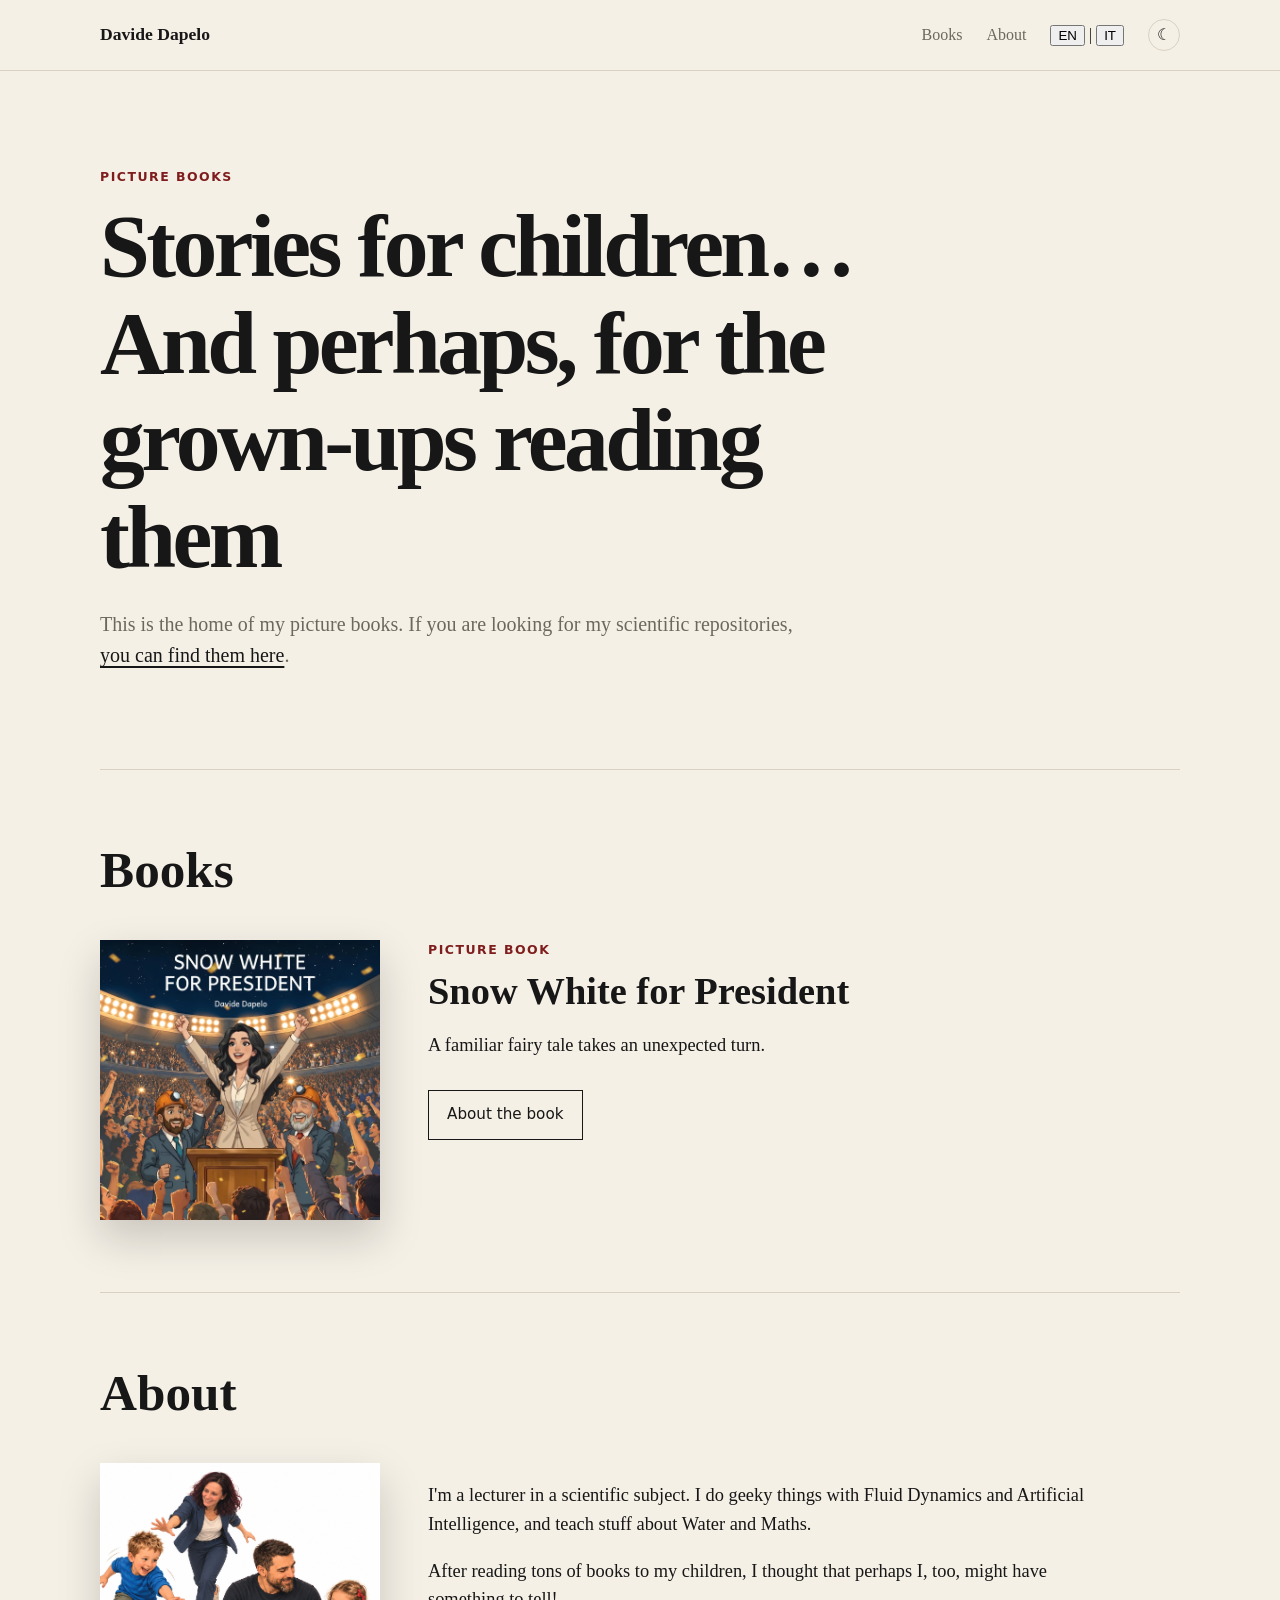
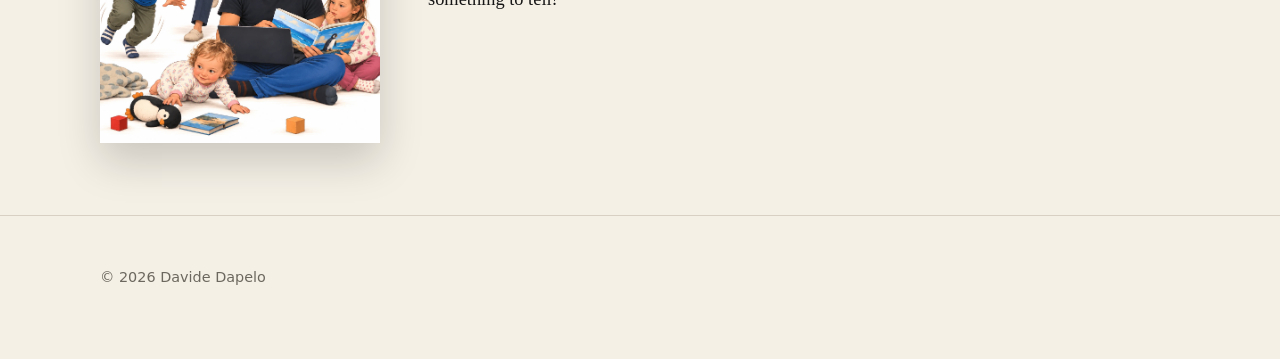
==== index.html @ 24527bf9 "Add English and Italian language switcher" ====
<!doctype html>
<html lang="en">
<head>
  <meta charset="utf-8">
  <meta name="viewport" content="width=device-width, initial-scale=1">
  <title>Davide Dapelo — Picture Books</title>
  <meta name="description" content="Picture books by Davide Dapelo.">
  <script>
    const savedTheme = localStorage.getItem("theme");
    if (savedTheme) document.documentElement.dataset.theme = savedTheme;
    const savedLanguage = localStorage.getItem("language");
    if (savedLanguage) document.documentElement.lang = savedLanguage;
  </script>
  <link rel="stylesheet" href="/style.css?v=6">
</head>
<body data-page="home">
  <header class="site-header">
    <div class="wrap">
      <a class="brand" href="/">Davide Dapelo</a>
      <nav aria-label="Primary">
        <a href="#books" data-i18n="nav.books">Books</a>
        <a href="#about" data-i18n="nav.about">About</a>
        <div class="language-switcher" aria-label="Language">
          <button class="language-option" type="button" data-lang="en">EN</button>
          <span aria-hidden="true">|</span>
          <button class="language-option" type="button" data-lang="it">IT</button>
        </div>
        <button class="theme-toggle" type="button" aria-label="Switch colour theme" title="Switch colour theme">☾</button>
      </nav>
    </div>
  </header>

  <main>
    <section class="hero wrap">
      <p class="eyebrow" data-i18n="home.eyebrow">Picture books</p>
      <h1><span data-i18n="home.hero1">Stories for children…</span><br><span data-i18n="home.hero2">And perhaps, for the grown-ups reading them</span></h1>
      <p class="lede">
        <span data-i18n="home.lede1">This is the home of my picture books.</span>
        <span data-i18n="home.lede2">If you are looking for my scientific repositories,</span>
        <a href="https://github.com/davidedapelo" data-i18n="home.scienceLink">you can find them here</a>.
      </p>
    </section>

    <section class="books wrap" id="books">
      <h2 data-i18n="home.booksHeading">Books</h2>
      <article class="book-card">
        <a class="cover-link cover-frame" href="/books/snow-white-for-president/" aria-label="Snow White for President">
          <img class="cover-image" src="/images/books/snow-white-for-president/cover.webp?v=2" alt="Cover of Snow White for President by Davide Dapelo">
        </a>
        <div class="book-copy">
          <p class="eyebrow" data-i18n="home.bookType">Picture book</p>
          <h3>Snow White for President</h3>
          <p data-i18n="home.bookTeaser">A familiar fairy tale takes an unexpected turn.</p>
          <a class="button" href="/books/snow-white-for-president/" data-i18n="home.bookButton">About the book</a>
        </div>
      </article>
    </section>

    <section class="about wrap" id="about">
      <h2 data-i18n="home.aboutHeading">About</h2>
      <article class="book-card about-card">
        <div class="about-image-frame">
          <img class="about-image" src="/images/about/pic_about_me.webp?v=1" alt="Davide Dapelo">
        </div>
        <div class="about-copy">
          <p data-i18n="home.about1">I'm a lecturer in a scientific subject. I do geeky things with Fluid Dynamics and Artificial Intelligence, and teach stuff about Water and Maths.</p>
          <p data-i18n="home.about2">After reading tons of books to my children, I thought that perhaps I, too, might have something to tell!</p>
        </div>
      </article>
    </section>
  </main>

  <footer class="site-footer">
    <div class="wrap">
      <p>© 2026 Davide Dapelo</p>
    </div>
  </footer>
  <script src="/theme.js"></script>
  <script src="/language.js?v=1"></script>
</body>
</html>
---- style.css ----
:root {
  color-scheme: light;
  --paper: #f5f0e6;
  --ink: #171717;
  --muted: #6d685f;
  --accent: #7f1d1d;
  --line: #d8d0c2;
  --card: #fffdf8;
  --header: rgba(245,240,230,.94);
}

:root[data-theme="dark"] {
  color-scheme: dark;
  --paper: #171716;
  --ink: #f3eee5;
  --muted: #b9b1a5;
  --accent: #e4a29a;
  --line: #393733;
  --card: #211f1c;
  --header: rgba(23,23,22,.94);
}

@media (prefers-color-scheme: dark) {
  :root:not([data-theme]) {
    color-scheme: dark;
    --paper: #171716;
    --ink: #f3eee5;
    --muted: #b9b1a5;
    --accent: #e4a29a;
    --line: #393733;
    --card: #211f1c;
    --header: rgba(23,23,22,.94);
  }
}

* { box-sizing: border-box; }

html { scroll-behavior: smooth; }

body {
  margin: 0;
  background: var(--paper);
  color: var(--ink);
  font-family: Georgia, "Times New Roman", serif;
  line-height: 1.55;
  transition: background-color .18s ease, color .18s ease;
}

a { color: inherit; }

.wrap {
  width: min(1080px, calc(100% - 40px));
  margin: 0 auto;
}

.site-header {
  border-bottom: 1px solid var(--line);
  background: var(--header);
  position: sticky;
  top: 0;
  backdrop-filter: blur(8px);
  z-index: 10;
}

.site-header .wrap {
  min-height: 70px;
  display: flex;
  align-items: center;
  justify-content: space-between;
  gap: 24px;
}

.brand {
  text-decoration: none;
  font-weight: 700;
  font-size: 1.1rem;
}

nav {
  display: flex;
  align-items: center;
  gap: 24px;
}

nav a {
  text-decoration: none;
  color: var(--muted);
}

.theme-toggle {
  width: 2rem;
  height: 2rem;
  display: grid;
  place-items: center;
  padding: 0;
  border: 1px solid var(--line);
  border-radius: 50%;
  background: transparent;
  color: var(--ink);
  font: inherit;
  line-height: 1;
  cursor: pointer;
}

.theme-toggle:hover {
  background: var(--card);
}

.hero {
  padding: 96px 0 78px;
}

.eyebrow {
  margin: 0 0 12px;
  color: var(--accent);
  font-family: system-ui, sans-serif;
  font-size: .78rem;
  font-weight: 700;
  letter-spacing: .12em;
  text-transform: uppercase;
}

h1, h2, h3 {
  line-height: 1.08;
  margin-top: 0;
}

h1 {
  max-width: 850px;
  margin-bottom: 24px;
  font-size: clamp(2.8rem, 7vw, 6.8rem);
  letter-spacing: -.04em;
}

h2 {
  font-size: clamp(2rem, 4vw, 3.4rem);
}

h3 {
  margin-bottom: 16px;
  font-size: clamp(1.8rem, 3vw, 2.8rem);
}

.lede {
  max-width: 700px;
  color: var(--muted);
  font-size: 1.25rem;
}

.lede a {
  color: var(--ink);
  text-underline-offset: .18em;
}

.books,
.about {
  padding: 72px 0;
  border-top: 1px solid var(--line);
}

.book-card {
  display: grid;
  grid-template-columns: 280px minmax(0, 1fr);
  gap: 48px;
  align-items: start;
  margin-top: 36px;
}

.cover-link {
  display: block;
  line-height: 0;
}

.cover-frame {
  width: 280px;
  height: 280px;
  overflow: hidden;
  box-shadow: 0 18px 40px rgba(0,0,0,.18);
}

.cover-image {
  display: block;
  width: 100%;
  height: 100%;
  object-fit: cover;
  transform: scale(1.004);
}

.book-copy p:not(.eyebrow),
.about p {
  max-width: 680px;
  font-size: 1.15rem;
}

.button {
  display: inline-block;
  margin-top: 12px;
  padding: 12px 18px;
  border: 1px solid var(--ink);
  text-decoration: none;
  font-family: system-ui, sans-serif;
  font-size: .95rem;
}

.button:hover {
  background: var(--ink);
  color: var(--paper);
}

.site-footer {
  padding: 36px 0 56px;
  border-top: 1px solid var(--line);
  color: var(--muted);
  font-family: system-ui, sans-serif;
  font-size: .9rem;
}

.book-page .hero {
  padding-bottom: 42px;
}

.book-meta {
  max-width: 760px;
}

.back-link {
  display: inline-block;
  margin-bottom: 28px;
  color: var(--muted);
  font-family: system-ui, sans-serif;
  text-decoration: none;
}

@media (max-width: 760px) {
  .site-header .wrap {
    align-items: flex-start;
    padding: 18px 0;
  }

  nav { gap: 14px; }

  .hero { padding: 68px 0 56px; }

  .book-card {
    grid-template-columns: 1fr;
  }

  .cover-link,
  .cover-frame {
    width: min(260px, 100%);
    height: auto;
    aspect-ratio: 1 / 1;
  }

  .cover-image {
    width: 100%;
    height: 100%;
  }
}


.about-image-frame {
  width: 280px;
  height: 280px;
  overflow: hidden;
  box-shadow: 0 18px 40px rgba(0,0,0,.18);
}

.about-image {
  display: block;
  width: 100%;
  height: 100%;
  object-fit: cover;
}

.about-copy p {
  max-width: 680px;
  font-size: 1.15rem;
}

@media (max-width: 760px) {
  .about-image-frame {
    width: min(260px, 100%);
    height: auto;
    aspect-ratio: 1 / 1;
  }

  .about-image {
    width: 100%;
    height: 100%;
  }
}
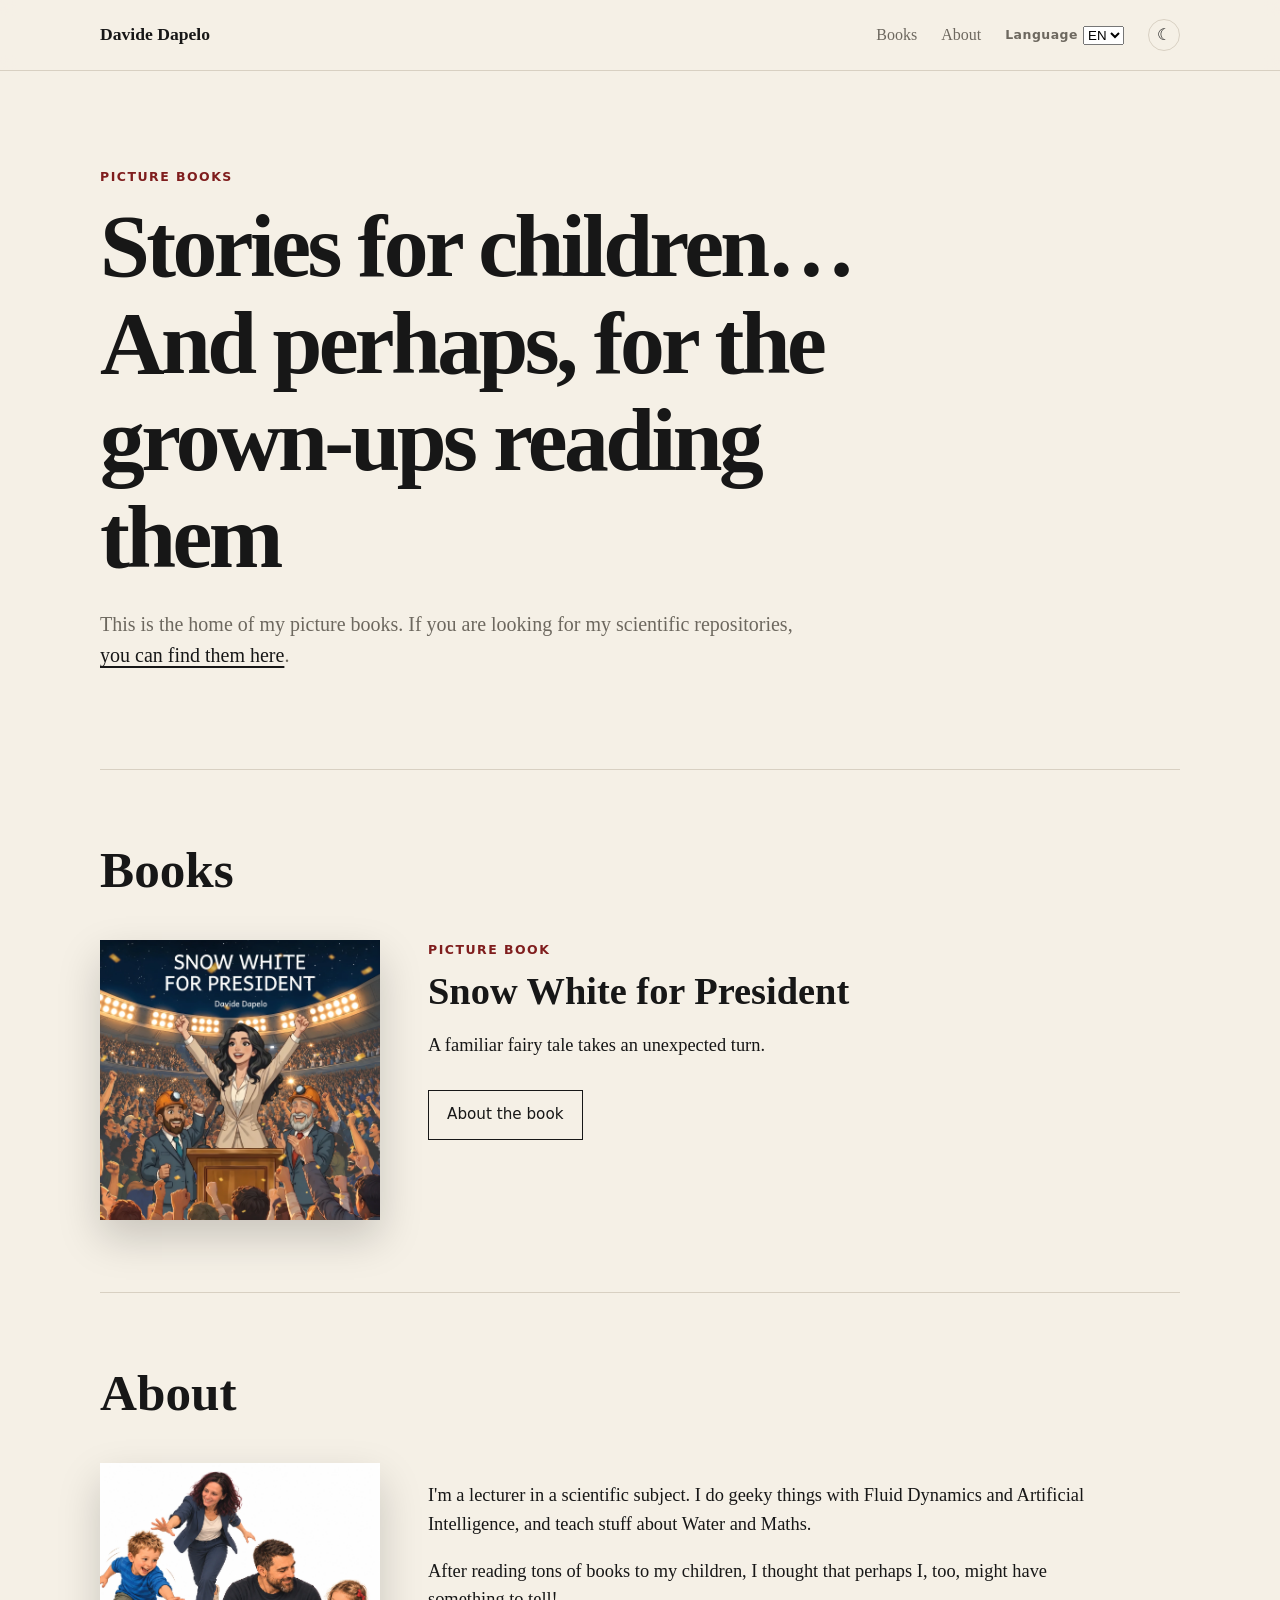
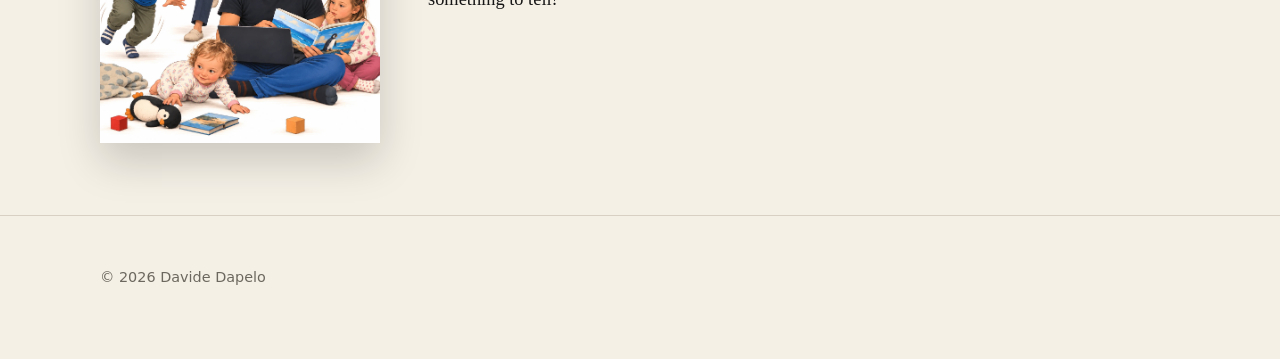
==== commit c6b152ed: "Replace language links with dropdown" ====
--- a/index.html
+++ b/index.html
@@ -11,7 +11,7 @@
     const savedLanguage = localStorage.getItem("language");
     if (savedLanguage) document.documentElement.lang = savedLanguage;
   </script>
-  <link rel="stylesheet" href="/style.css?v=6">
+  <link rel="stylesheet" href="/style.css?v=7">
 </head>
 <body data-page="home">
   <header class="site-header">
@@ -20,11 +20,13 @@
       <nav aria-label="Primary">
         <a href="#books" data-i18n="nav.books">Books</a>
         <a href="#about" data-i18n="nav.about">About</a>
-        <div class="language-switcher" aria-label="Language">
-          <button class="language-option" type="button" data-lang="en">EN</button>
-          <span aria-hidden="true">|</span>
-          <button class="language-option" type="button" data-lang="it">IT</button>
-        </div>
+        <label class="language-switcher">
+          <span class="sr-only">Language</span>
+          <select class="language-select" aria-label="Language">
+            <option value="en">EN</option>
+            <option value="it">IT</option>
+          </select>
+        </label>
         <button class="theme-toggle" type="button" aria-label="Switch colour theme" title="Switch colour theme">☾</button>
       </nav>
     </div>
@@ -76,6 +78,6 @@
     </div>
   </footer>
   <script src="/theme.js"></script>
-  <script src="/language.js?v=1"></script>
+  <script src="/language.js?v=2"></script>
 </body>
 </html>
--- a/style.css
+++ b/style.css
@@ -290,3 +290,41 @@
     height: 100%;
   }
 }
+
+
+.language-switcher {
+  display: inline-flex;
+  align-items: center;
+  gap: 5px;
+  color: var(--muted);
+  font-family: system-ui, sans-serif;
+  font-size: .78rem;
+  font-weight: 700;
+  letter-spacing: .04em;
+}
+
+.language-option {
+  appearance: none;
+  border: 0;
+  padding: 2px 0;
+  background: transparent;
+  color: var(--muted);
+  font: inherit;
+  cursor: pointer;
+}
+
+.language-option:hover {
+  color: var(--ink);
+}
+
+.language-option.is-active {
+  color: var(--ink);
+  text-decoration: underline;
+  text-underline-offset: .2em;
+}
+
+@media (max-width: 760px) {
+  .language-switcher {
+    gap: 4px;
+  }
+}
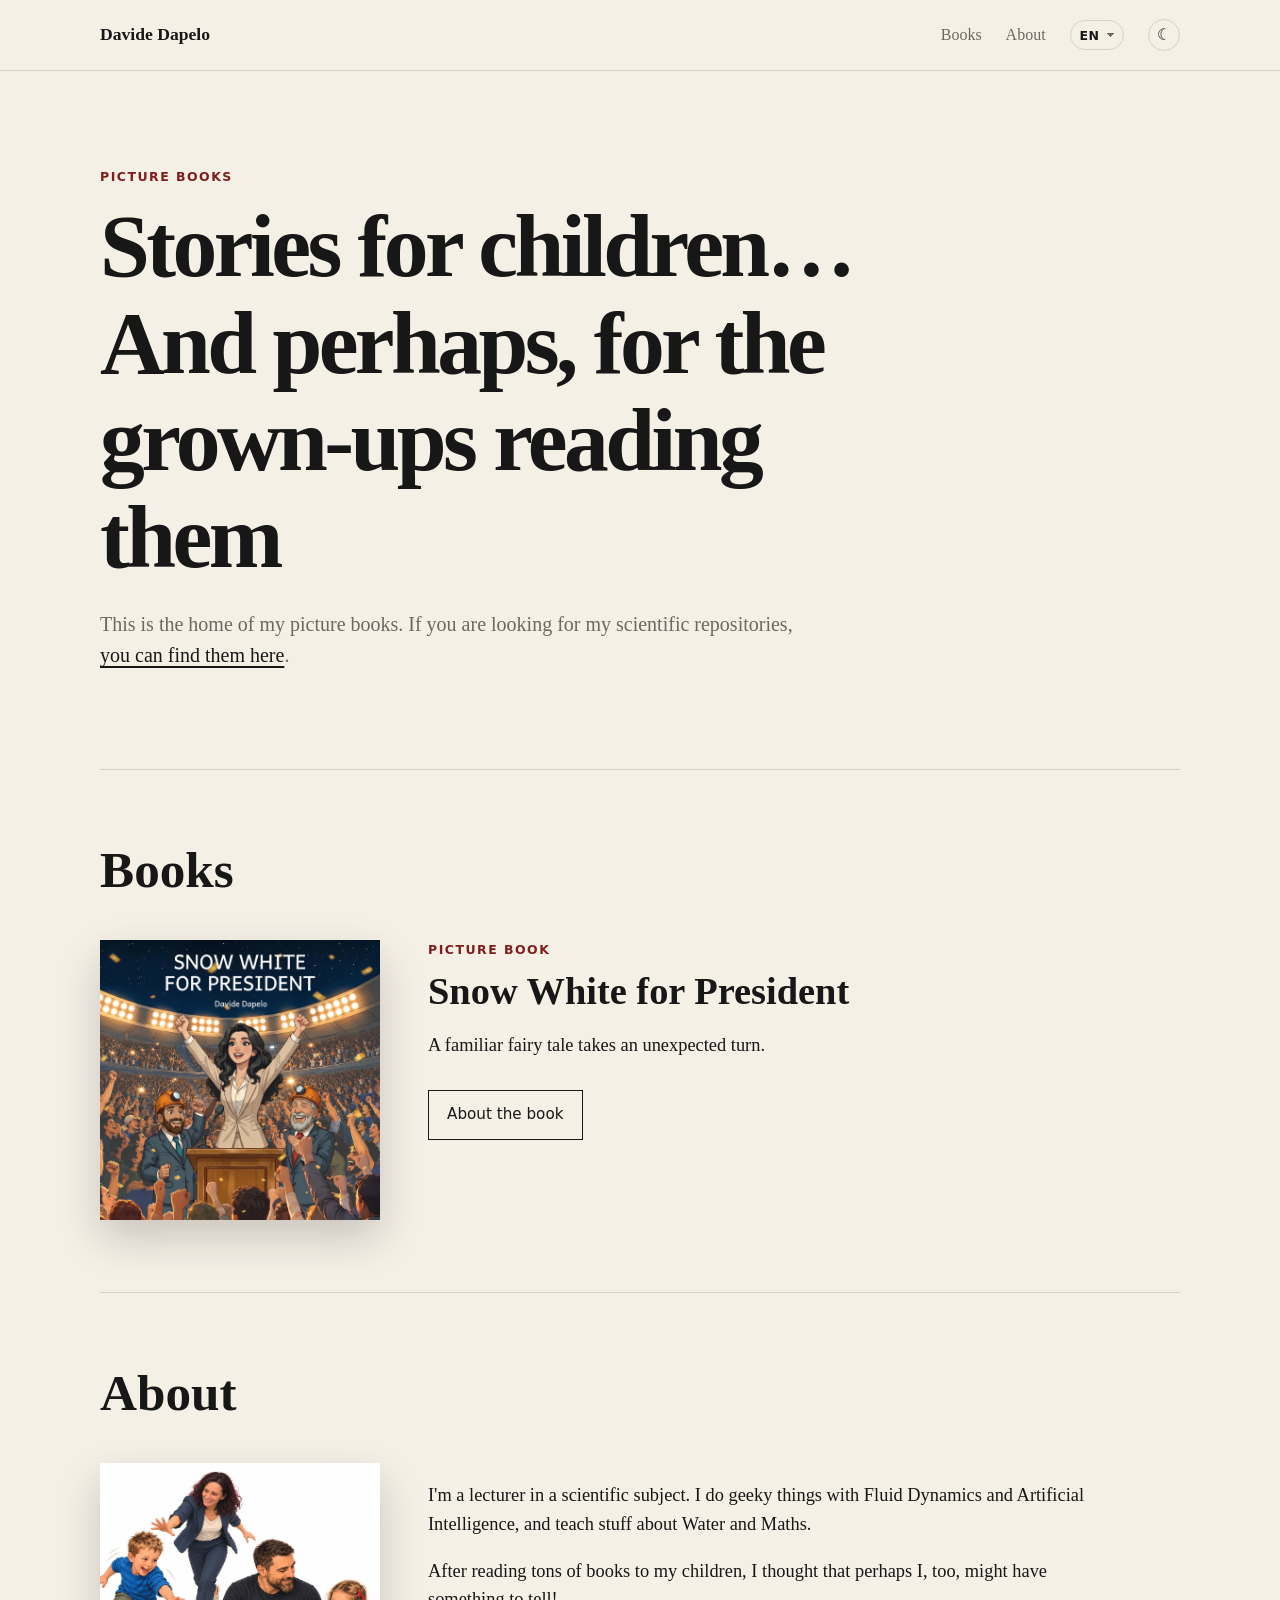
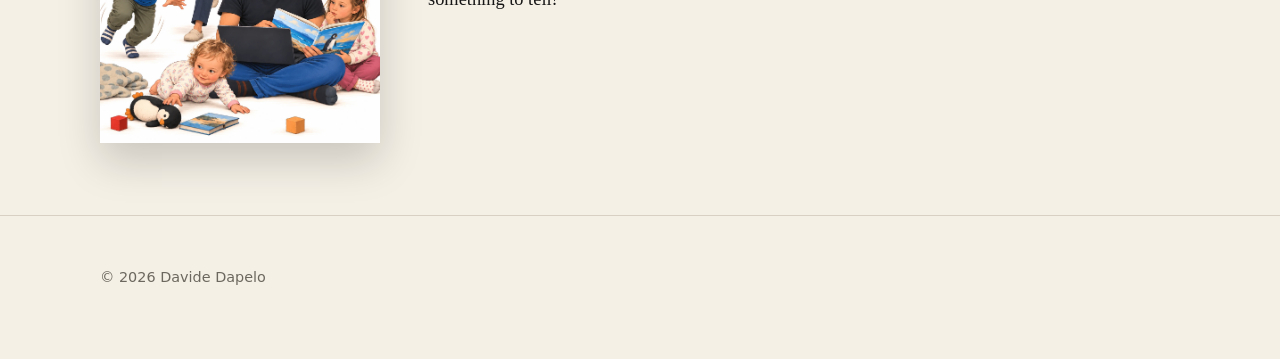
==== commit 953feb0a: "Bust mobile style cache" ====
--- a/index.html
+++ b/index.html
@@ -11,7 +11,7 @@
     const savedLanguage = localStorage.getItem("language");
     if (savedLanguage) document.documentElement.lang = savedLanguage;
   </script>
-  <link rel="stylesheet" href="/style.css?v=7">
+  <link rel="stylesheet" href="/style.css?v=8">
 </head>
 <body data-page="home">
   <header class="site-header">
--- a/style.css
+++ b/style.css
@@ -237,9 +237,28 @@
     padding: 18px 0;
   }
 
-  nav { gap: 14px; }
-
-  .hero { padding: 68px 0 56px; }
+  nav {
+    gap: 10px;
+  }
+
+  nav a {
+    white-space: nowrap;
+    font-size: .95rem;
+  }
+
+  h1 {
+    font-size: 2.4rem;
+    line-height: 1.04;
+  }
+
+  .hero {
+    padding: 68px 0 56px;
+  }
+
+  .theme-toggle {
+    width: 1.85rem;
+    height: 1.85rem;
+  }
 
   .book-card {
     grid-template-columns: 1fr;
@@ -295,36 +314,51 @@
 .language-switcher {
   display: inline-flex;
   align-items: center;
-  gap: 5px;
-  color: var(--muted);
+}
+
+.language-select {
+  appearance: none;
+  min-width: 3.4rem;
+  padding: .38rem 1.35rem .38rem .55rem;
+  border: 1px solid var(--line);
+  border-radius: 999px;
+  background:
+    linear-gradient(45deg, transparent 50%, var(--muted) 50%) calc(100% - 12px) 50% / 4px 4px no-repeat,
+    linear-gradient(135deg, var(--muted) 50%, transparent 50%) calc(100% - 8px) 50% / 4px 4px no-repeat,
+    transparent;
+  color: var(--ink);
   font-family: system-ui, sans-serif;
   font-size: .78rem;
   font-weight: 700;
   letter-spacing: .04em;
-}
-
-.language-option {
-  appearance: none;
+  cursor: pointer;
+}
+
+.language-select:hover,
+.language-select:focus {
+  background-color: var(--card);
+}
+
+.language-select:focus-visible {
+  outline: 2px solid var(--accent);
+  outline-offset: 2px;
+}
+
+.sr-only {
+  position: absolute;
+  width: 1px;
+  height: 1px;
+  padding: 0;
+  margin: -1px;
+  overflow: hidden;
+  clip: rect(0, 0, 0, 0);
+  white-space: nowrap;
   border: 0;
-  padding: 2px 0;
-  background: transparent;
-  color: var(--muted);
-  font: inherit;
-  cursor: pointer;
-}
-
-.language-option:hover {
-  color: var(--ink);
-}
-
-.language-option.is-active {
-  color: var(--ink);
-  text-decoration: underline;
-  text-underline-offset: .2em;
 }
 
 @media (max-width: 760px) {
-  .language-switcher {
-    gap: 4px;
-  }
-}
+  .language-select {
+    min-width: 3rem;
+    padding: .32rem 1.15rem .32rem .45rem;
+  }
+}
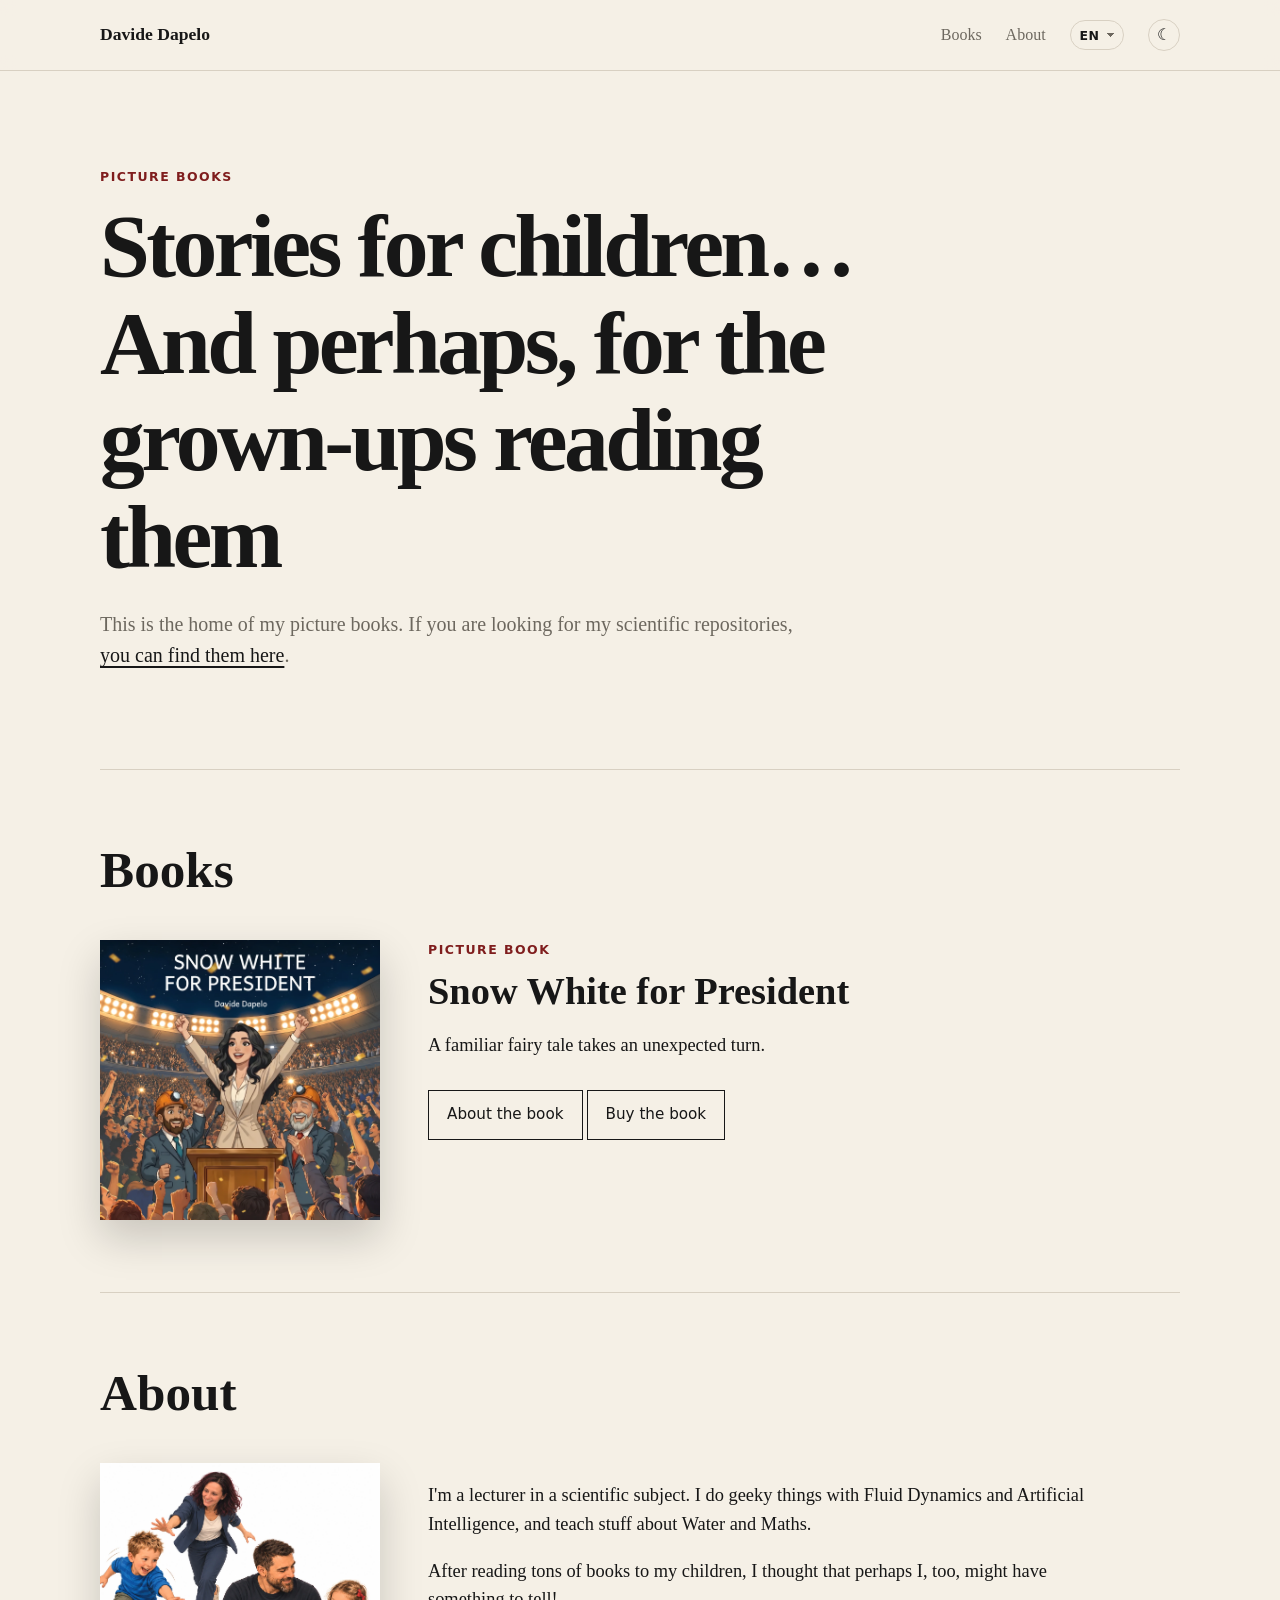
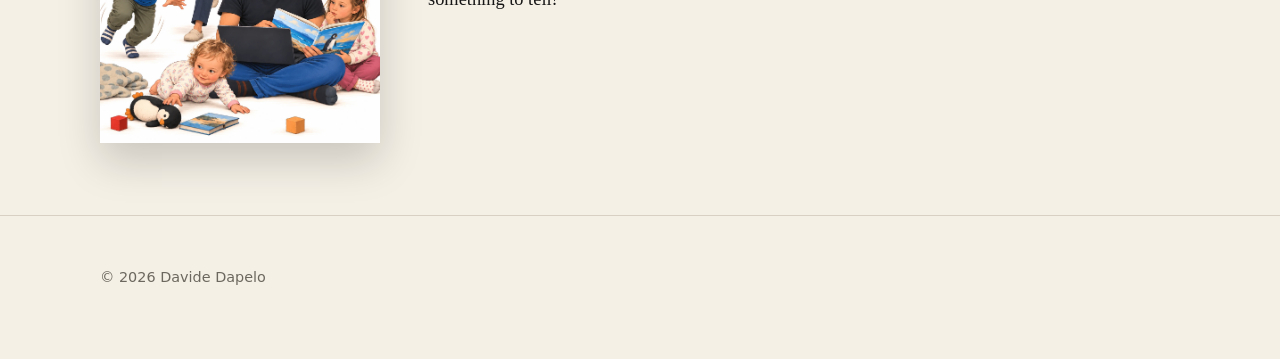
==== commit eeee9958: "Add purchase link for Snow White for President" ====
--- a/index.html
+++ b/index.html
@@ -54,6 +54,7 @@
           <h3>Snow White for President</h3>
           <p data-i18n="home.bookTeaser">A familiar fairy tale takes an unexpected turn.</p>
           <a class="button" href="/books/snow-white-for-president/" data-i18n="home.bookButton">About the book</a>
+          <a class="button" href="https://www.thegreatbritishbookshop.co.uk/products/snow-white-for-president" target="_blank" rel="noopener" data-i18n="home.buyButton">Buy the book</a>
         </div>
       </article>
     </section>
@@ -78,6 +79,6 @@
     </div>
   </footer>
   <script src="/theme.js"></script>
-  <script src="/language.js?v=2"></script>
+  <script src="/language.js?v=3"></script>
 </body>
 </html>
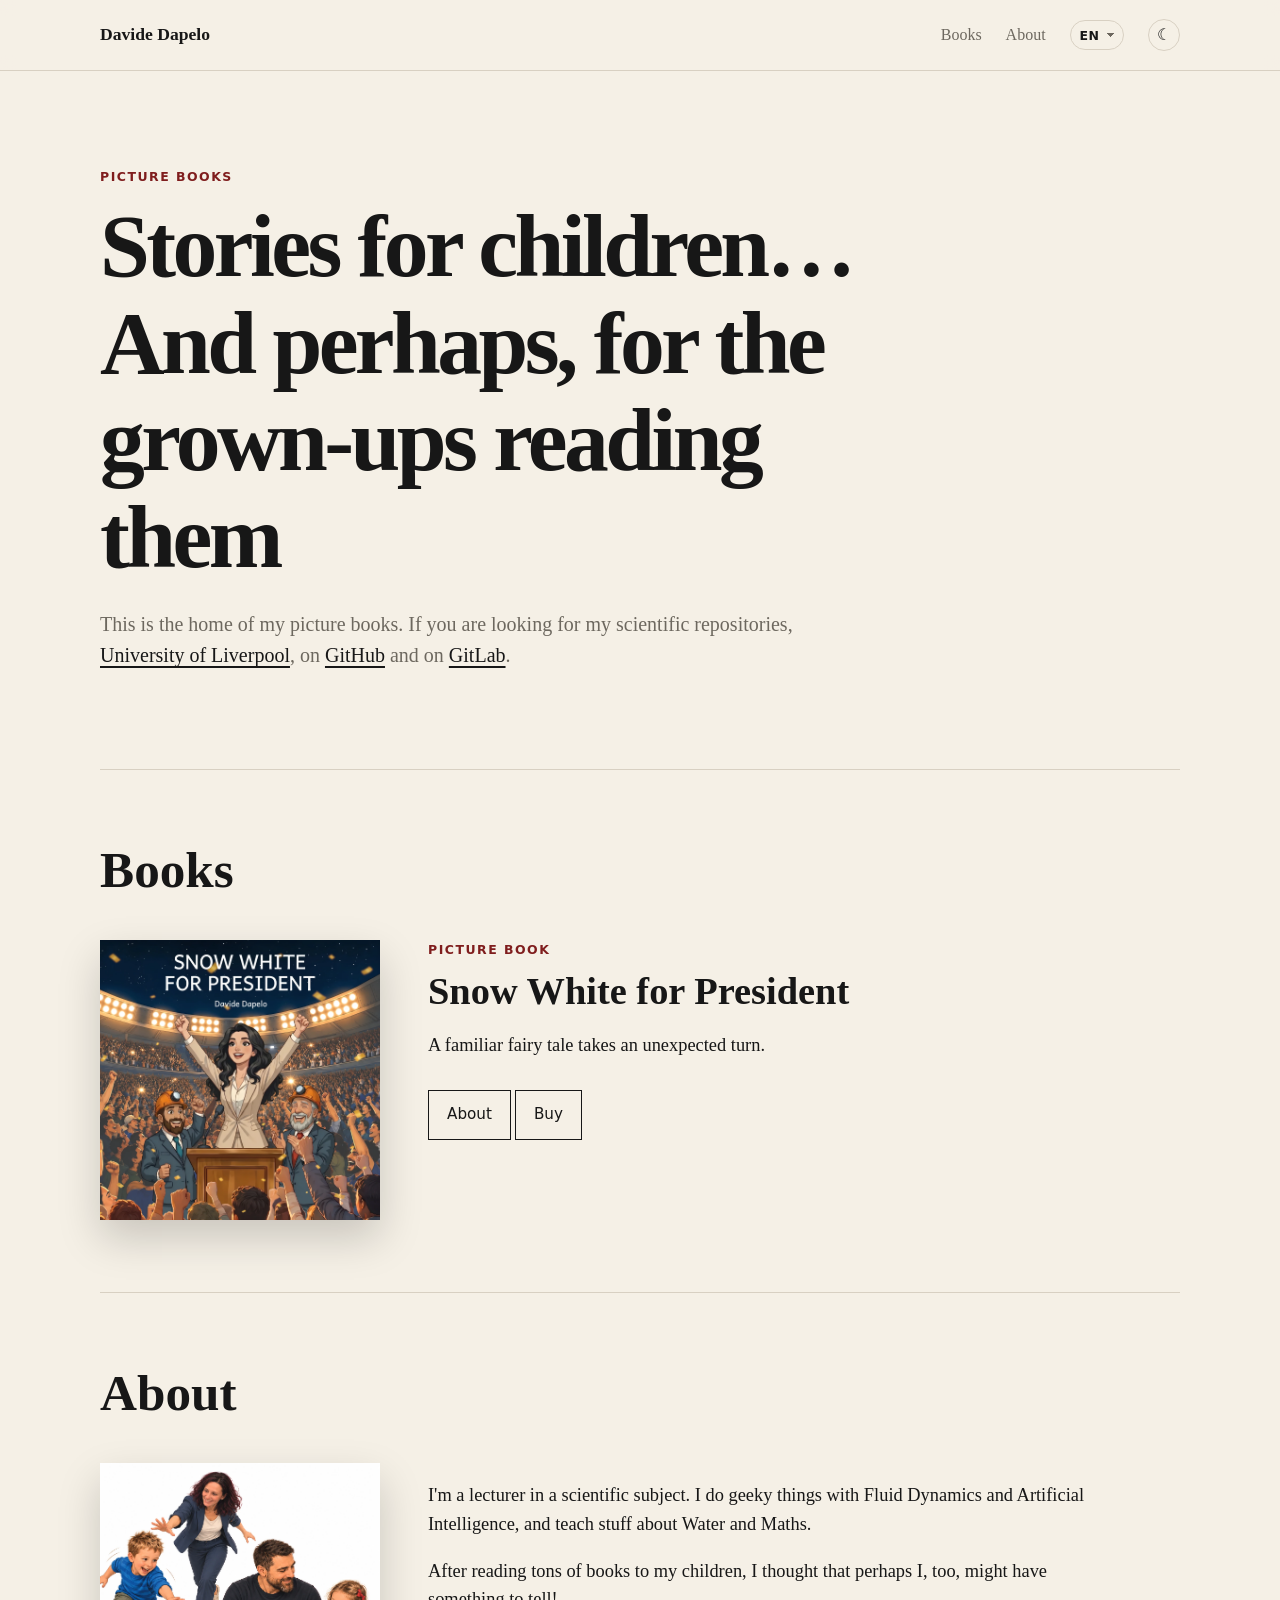
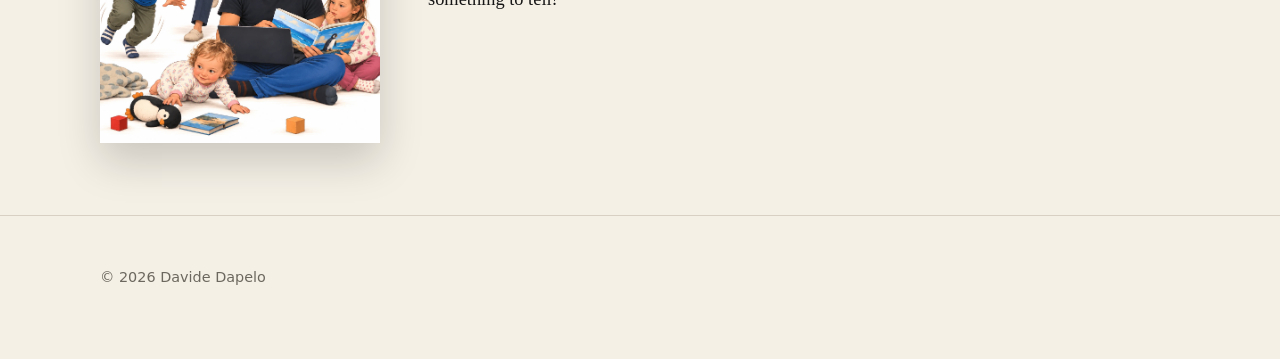
==== commit 8dce80b1: "Add academic profile links to homepage" ====
--- a/index.html
+++ b/index.html
@@ -38,8 +38,12 @@
       <h1><span data-i18n="home.hero1">Stories for children…</span><br><span data-i18n="home.hero2">And perhaps, for the grown-ups reading them</span></h1>
       <p class="lede">
         <span data-i18n="home.lede1">This is the home of my picture books.</span>
-        <span data-i18n="home.lede2">If you are looking for my scientific repositories,</span>
-        <a href="https://github.com/davidedapelo" data-i18n="home.scienceLink">you can find them here</a>.
+        <span data-i18n="home.lede2">If you are looking for my academic work, you can find me at the</span>
+        <a href="https://www.liverpool.ac.uk/people/davide-dapelo" data-i18n="home.liverpoolLink">University of Liverpool</a>,
+        <span data-i18n="home.lede3">on</span>
+        <a href="https://github.com/davidedapelo">GitHub</a>
+        <span data-i18n="home.lede4">and on</span>
+        <a href="https://gitlab.com/davidedapelo">GitLab</a>.
       </p>
     </section>
 
@@ -53,8 +57,8 @@
           <p class="eyebrow" data-i18n="home.bookType">Picture book</p>
           <h3>Snow White for President</h3>
           <p data-i18n="home.bookTeaser">A familiar fairy tale takes an unexpected turn.</p>
-          <a class="button" href="/books/snow-white-for-president/" data-i18n="home.bookButton">About the book</a>
-          <a class="button" href="https://www.thegreatbritishbookshop.co.uk/products/snow-white-for-president" target="_blank" rel="noopener" data-i18n="home.buyButton">Buy the book</a>
+          <a class="button" href="/books/snow-white-for-president/" data-i18n="home.bookButton">About</a>
+          <a class="button" href="https://www.thegreatbritishbookshop.co.uk/products/snow-white-for-president" target="_blank" rel="noopener" data-i18n="home.buyButton">Buy</a>
         </div>
       </article>
     </section>
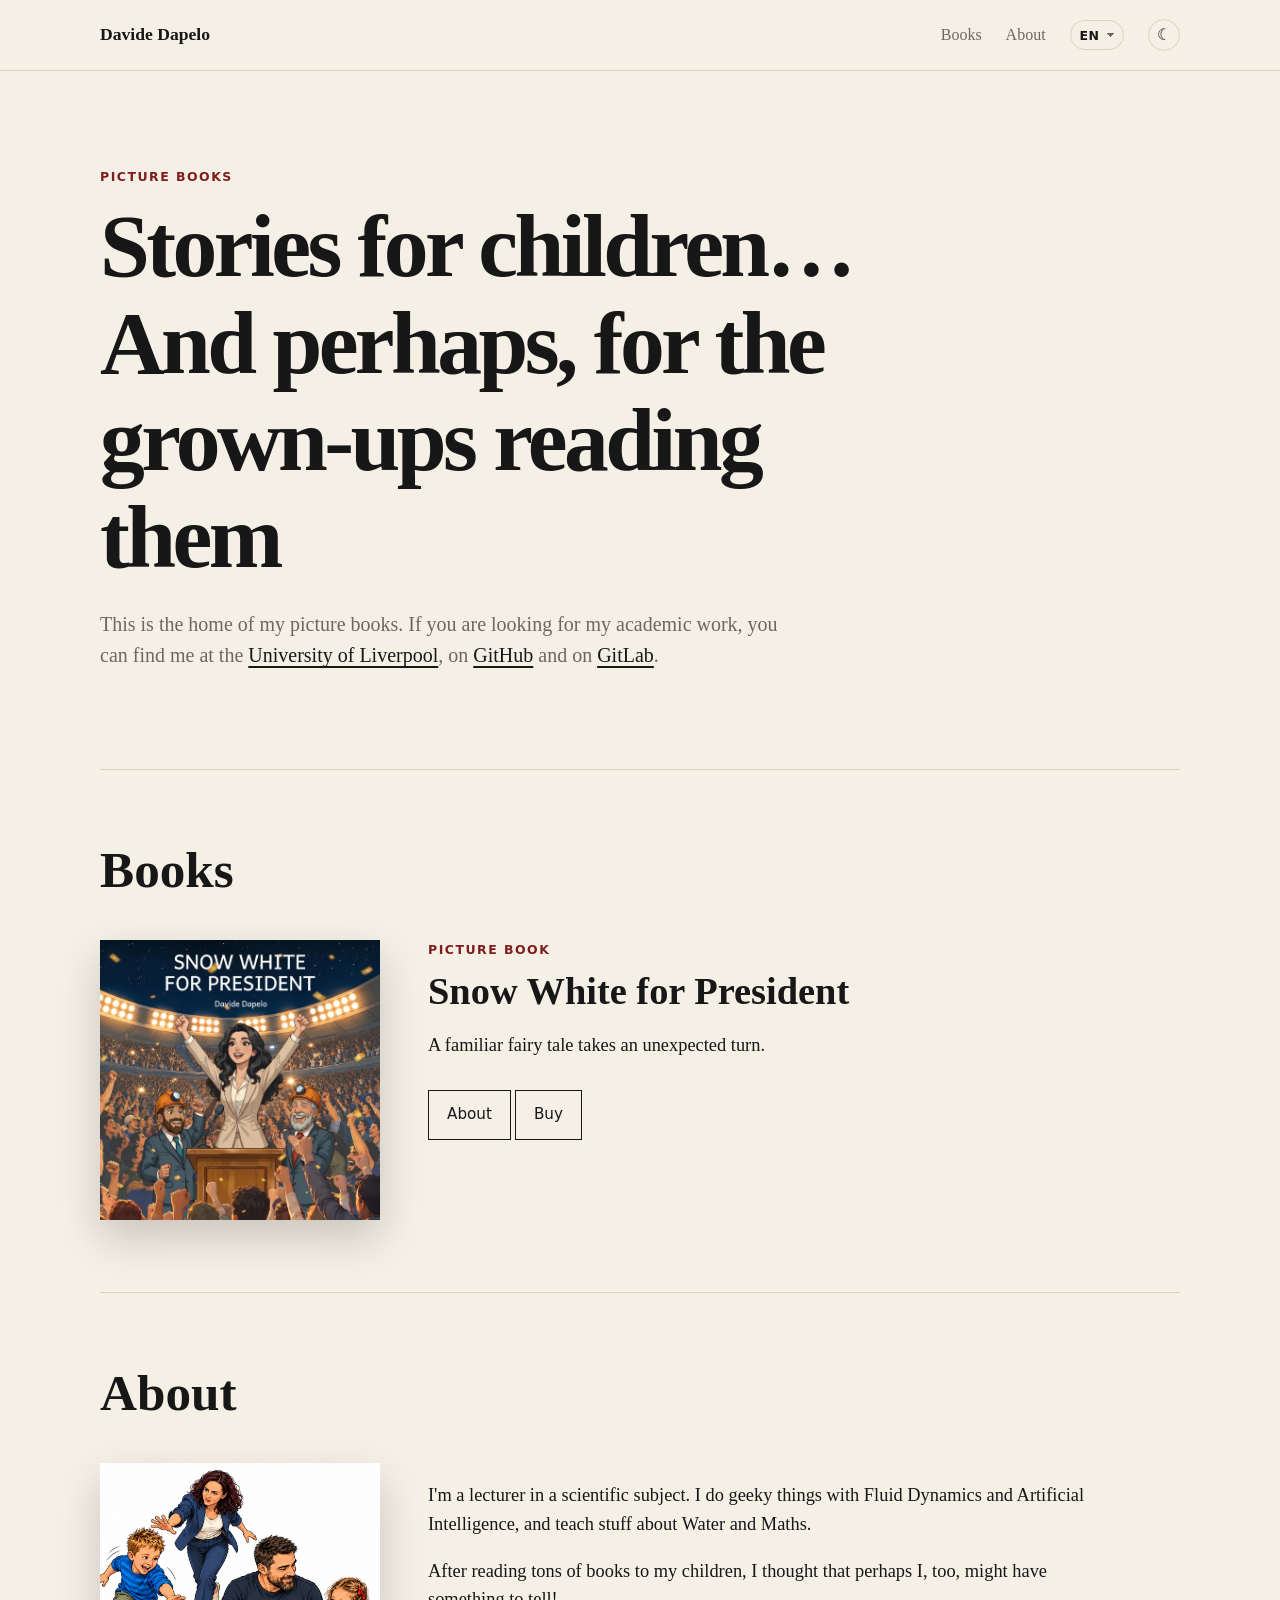
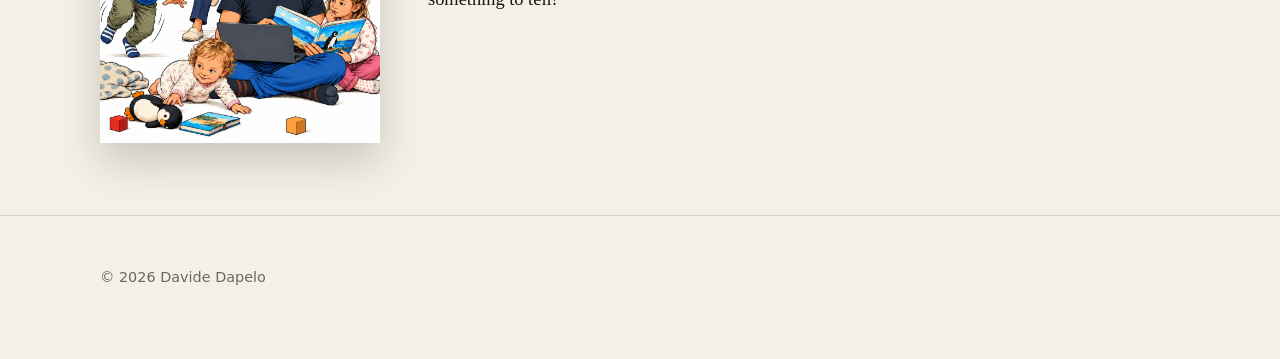
==== commit 27e7e2f2: "Bust cache for updated About image" ====
--- a/index.html
+++ b/index.html
@@ -67,7 +67,7 @@
       <h2 data-i18n="home.aboutHeading">About</h2>
       <article class="book-card about-card">
         <div class="about-image-frame">
-          <img class="about-image" src="/images/about/pic_about_me.webp?v=1" alt="Davide Dapelo">
+          <img class="about-image" src="/images/about/pic_about_me.webp?v=2" alt="Davide Dapelo">
         </div>
         <div class="about-copy">
           <p data-i18n="home.about1">I'm a lecturer in a scientific subject. I do geeky things with Fluid Dynamics and Artificial Intelligence, and teach stuff about Water and Maths.</p>
--- a/style.css
+++ b/style.css
@@ -362,3 +362,48 @@
     padding: .32rem 1.15rem .32rem .45rem;
   }
 }
+
+
+.book-details {
+  margin-top: 34px;
+  max-width: 680px;
+}
+
+.book-details h3 {
+  margin-bottom: 14px;
+  font-size: 1.45rem;
+}
+
+.book-details-list {
+  margin: 0;
+  border-top: 1px solid var(--line);
+}
+
+.book-details-list > div {
+  display: grid;
+  grid-template-columns: minmax(120px, .8fr) minmax(0, 1.6fr);
+  gap: 18px;
+  padding: 11px 0;
+  border-bottom: 1px solid var(--line);
+}
+
+.book-details-list dt,
+.book-details-list dd {
+  margin: 0;
+}
+
+.book-details-list dt {
+  font-family: system-ui, sans-serif;
+  font-weight: 700;
+}
+
+.book-details-list dd {
+  color: var(--muted);
+}
+
+@media (max-width: 520px) {
+  .book-details-list > div {
+    grid-template-columns: 110px minmax(0, 1fr);
+    gap: 14px;
+  }
+}
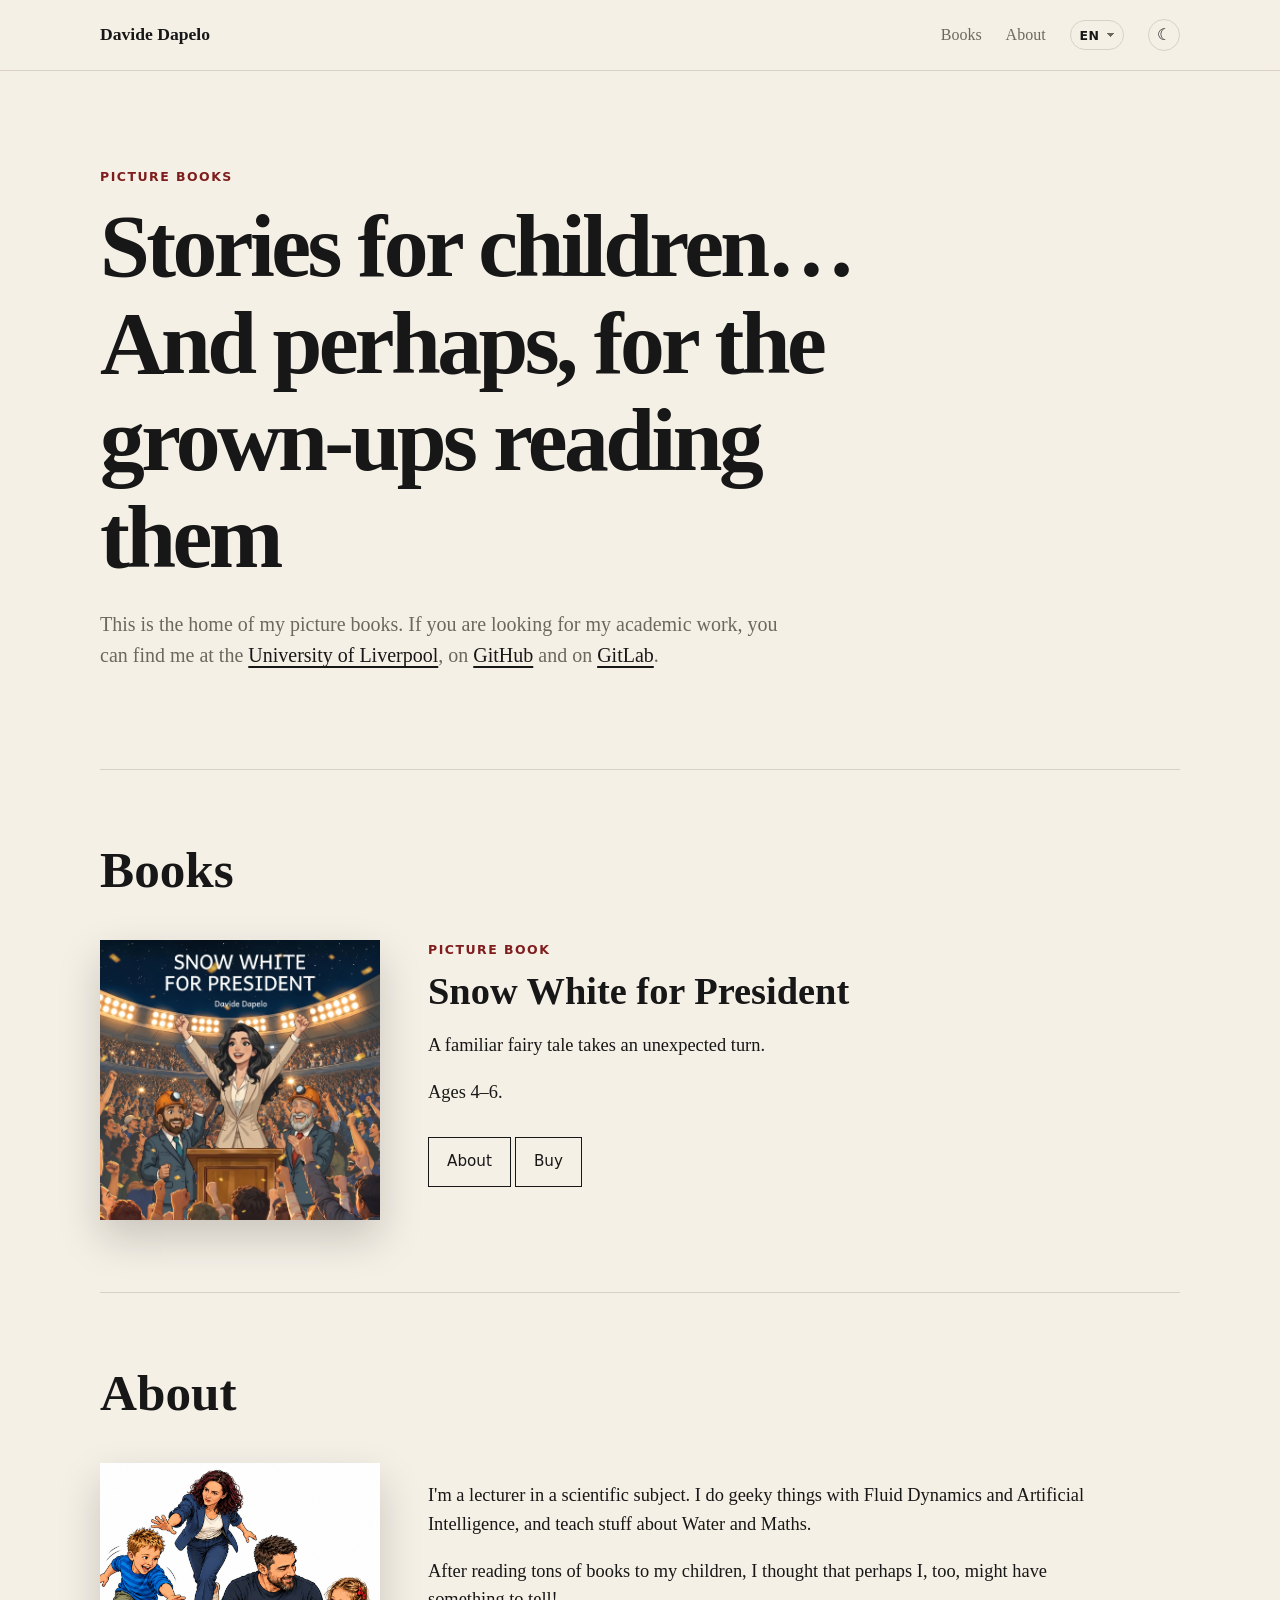
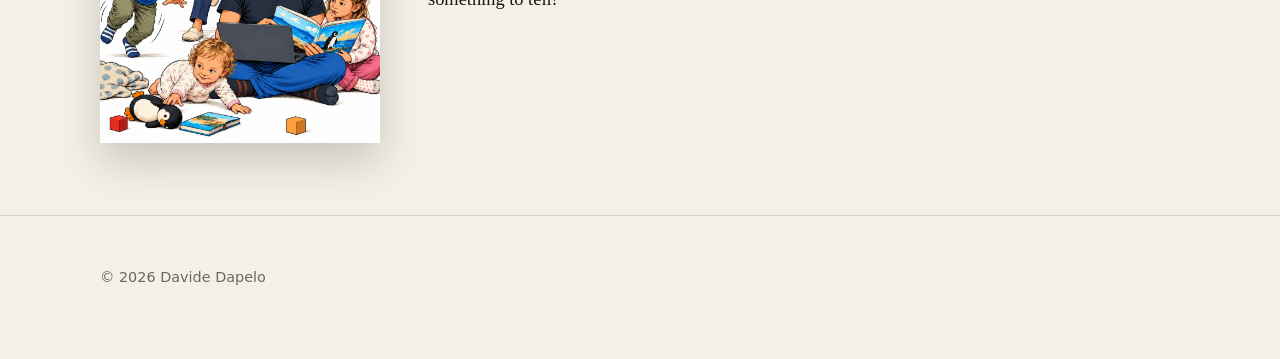
==== commit e290d1ab: "Place age recommendation on separate line in book listings" ====
--- a/index.html
+++ b/index.html
@@ -57,6 +57,7 @@
           <p class="eyebrow" data-i18n="home.bookType">Picture book</p>
           <h3>Snow White for President</h3>
           <p data-i18n="home.bookTeaser">A familiar fairy tale takes an unexpected turn.</p>
+          <p data-i18n="home.bookAge">Ages 4–6.</p>
           <a class="button" href="/books/snow-white-for-president/" data-i18n="home.bookButton">About</a>
           <a class="button" href="https://www.thegreatbritishbookshop.co.uk/products/snow-white-for-president" target="_blank" rel="noopener" data-i18n="home.buyButton">Buy</a>
         </div>
@@ -83,6 +84,6 @@
     </div>
   </footer>
   <script src="/theme.js"></script>
-  <script src="/language.js?v=3"></script>
+  <script src="/language.js?v=7"></script>
 </body>
 </html>
